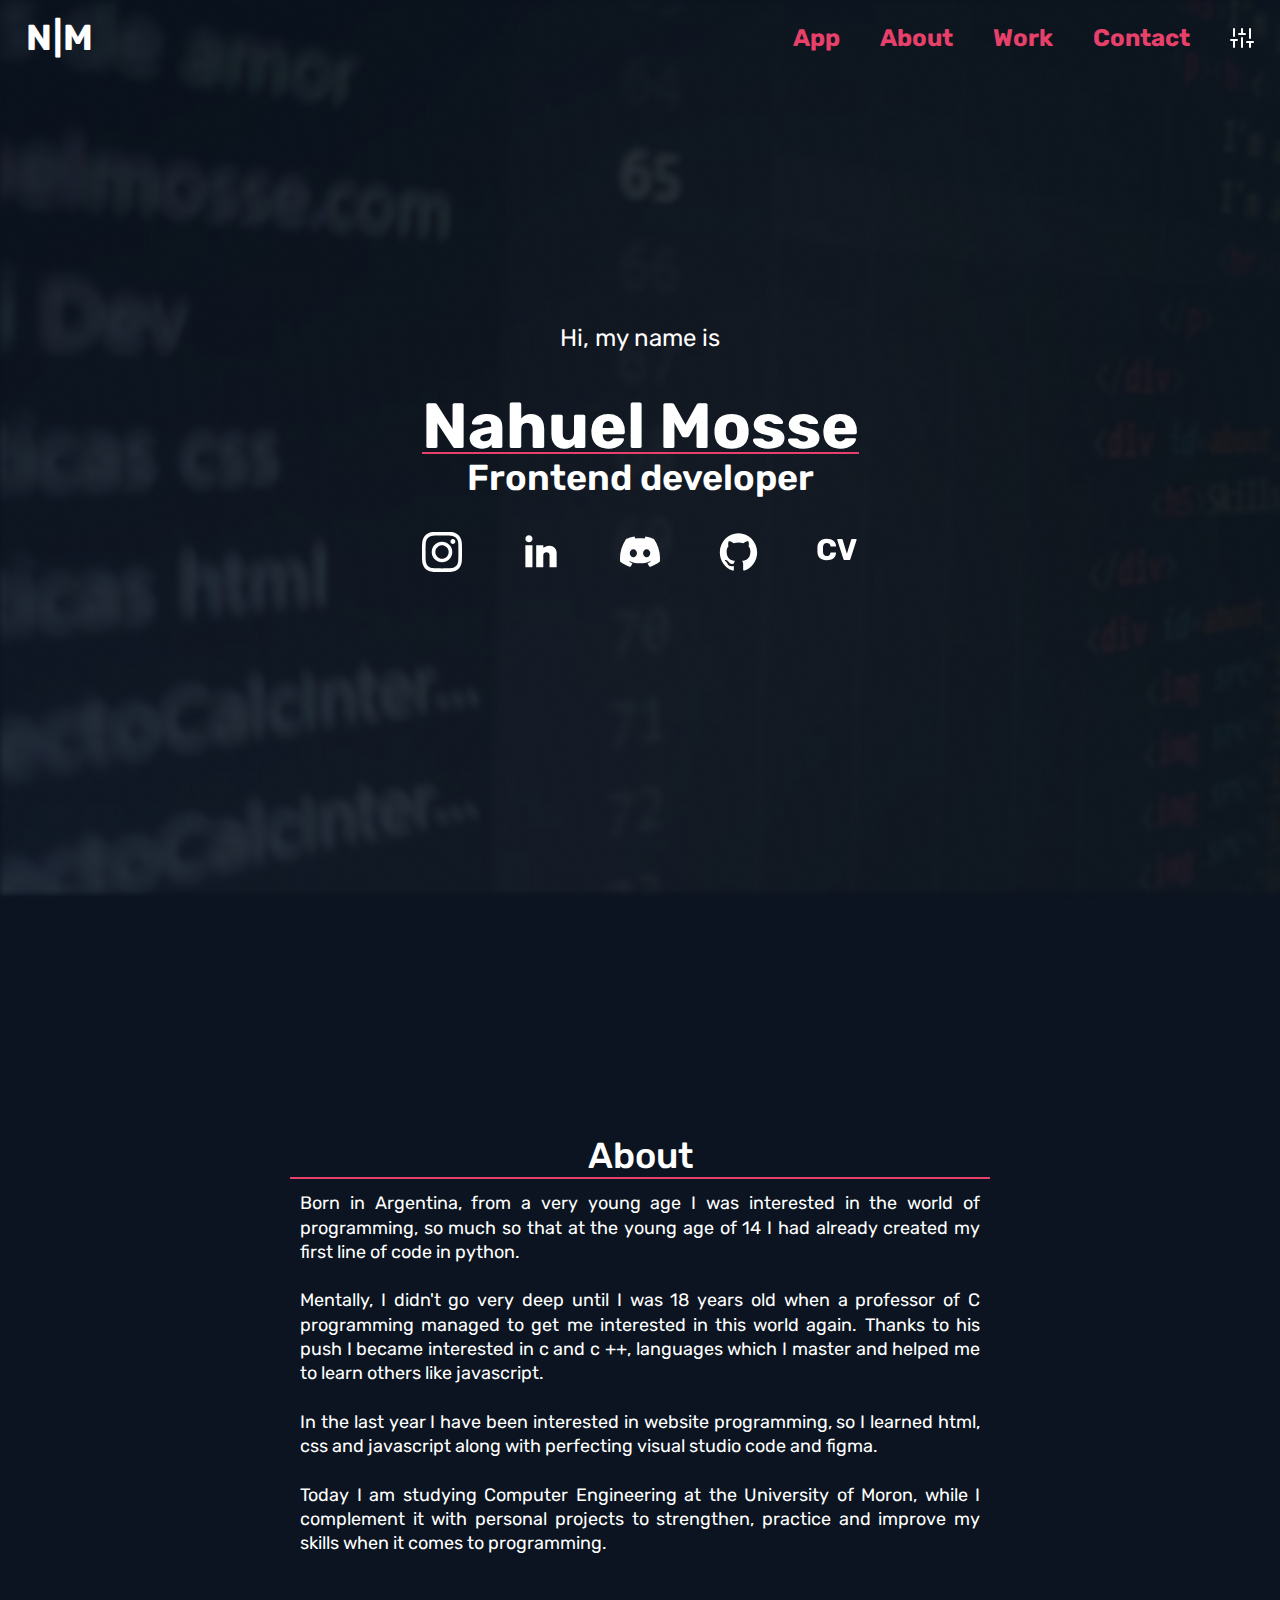
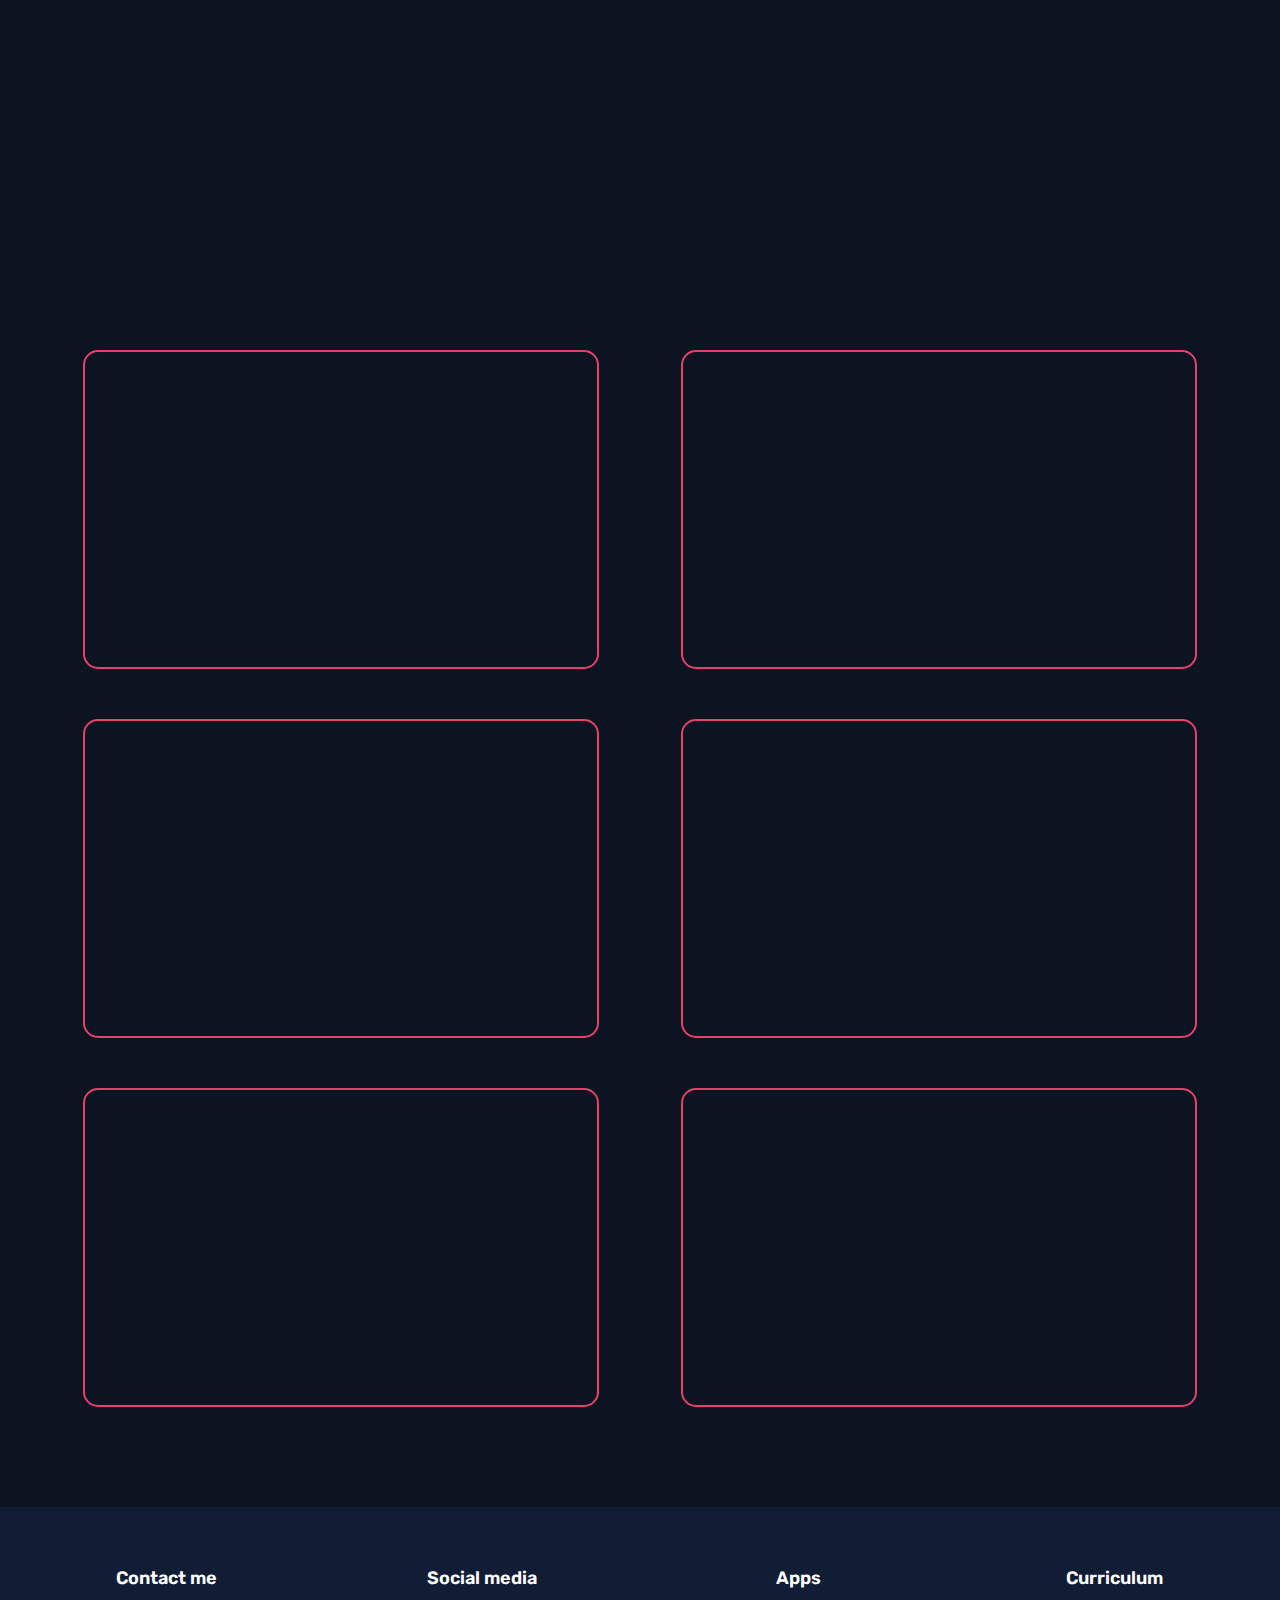
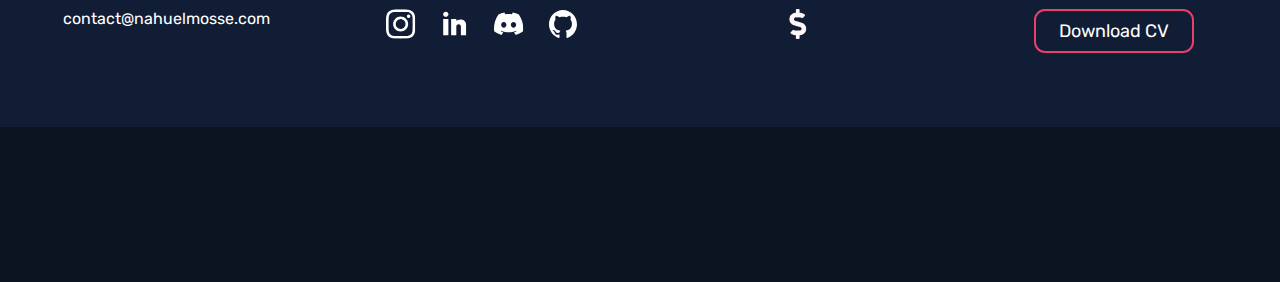
==== index.html @ 63e07045 "scroll bar" ====
<!DOCTYPE html>
<html lang="en">
<head>

    <!--Metadata-->
    <meta charset="UTF-8">
    <meta http-equiv="X-UA-Compatible" content="IE=edge">
    <meta name="viewport" content="width=device-width, initial-scale=1.0">
    <meta name="description" content="Nahuel Mosse website, portfolio web">

    <!--Fonts-->
    <link rel="preconnect" href="https://fonts.googleapis.com">
    <link rel="preconnect" href="https://fonts.gstatic.com" crossorigin>
    <link href="https://fonts.googleapis.com/css2?family=Rubik:wght@400;500;600;700&display=swap" rel="stylesheet">

    <!--Basics-->
    <title>Nahuel Mosse</title>
    <link rel="icon" href="img/favicon.svg">
    <link rel="stylesheet" type="text/css" href="style.css">
    <script defer src="main.js"></script>
</head>
<body>
    <header class="container-fluid">
        <a id="logo" href="home"><b>N|M</b></a>
        <nav>
            <button class="nav-item" id="menu">
                <img src="img/Menu.svg" alt="menu">
            </button>
            <b><p class="nav-item">App</p></b>
            <b><a class="nav-item" href="#about">About</a></b>
            <b><a class="nav-item" href="#work">Work</a></b>
            <b><a class="nav-item" href="#contact">Contact</a></b>
            <button class="nav-item" id="settings">
                <img src="img/Settings.svg" alt="settings">
            </button>
        </nav>
    </header>
    <main>
        <section id="home" class="page">
            <div id="home-border">
                <article id="home-card">
                    <h3>Hi, my name is</h3>
                    <h1>Nahuel Mosse</h1>
                    <h2>Frontend developer</h2>
                    <section id="home-contact">
                        <a href="" target="_blank">
                            <img src="img/Instagram.svg" alt="">
                        </a>
                        <a href="" target="_blank">
                            <img src="img/Linkedin.svg" alt="">
                        </a>
                        <a href="" target="_blank">
                            <img src="img/Discord.svg" alt="">
                        </a>
                        <a href="" target="_blank">
                            <img src="img/GitHub.svg" alt="">
                        </a>
                        <a href="" target="_blank">
                            <img src="img/CV.svg" alt="">
                        </a>
                    </section>
                </article>
            </div>
        </section>
        <section id="about">
            <div id="about-card">
                <h2>About</h2>
                <p>Born in Argentina, from a very young age I was interested in the world of programming, so much so that at the young age of 14 I had already created my first line of code in python.
                <br><br>
                Mentally, I didn't go very deep until I was 18 years old when a professor of C programming managed to get me interested in this world again. Thanks to his push I became interested in c and c ++, languages which I master and helped me to learn others like javascript.
                <br><br>
                In the last year I have been interested in website programming, so I learned html, css and javascript along with perfecting visual studio code and figma.
                <br><br>
                Today I am studying Computer Engineering at the University of Moron, while I complement it with personal projects to strengthen, practice and improve my skills when it comes to programming.</p>
            </div>
        </section>
        <section id="work">
            <section>
                <iframe src="https://nahuelmosse.github.io/Calculadora-de-interes-compuesto/" frameborder="0"></iframe>
            </section>
            <section>
                <iframe src="https://nahuelmosse.github.io/Tutorial-de-Git/" frameborder="0"></iframe>
            </section>
            <section>
                <iframe src="https://nahuelmosse.github.io/Key-shop/" frameborder="0"></iframe>
            </section>
            <section>
                <iframe src="https://nahuelmosse.github.io/Landing-page-freecodecamp/" frameborder="0"></iframe>
            </section>
            <section>
                <iframe src="https://nahuelmosse.github.io/Lazos-de-amor/" frameborder="0"></iframe>
            </section>
            <section>
                <iframe src="https://nahuelmosse.github.io/Nawi-Dev/" frameborder="0"></iframe>
            </section>
        </section>
        <footer id="contact">
            <div>
                <section class="contact-card">
                    <h5>Contact me</h5>
                    <p>contact@nahuelmosse.com</p>
                </section>
                <section class="contact-card">
                    <h5>Social media</h5>
                    <a href="">
                        <img src="img/Instagram.svg" alt="">
                    </a>
                    <a href="">
                        <img src="img/Linkedin.svg" alt="">
                    </a>
                    <a href="">
                        <img src="img/Discord.svg" alt="">
                    </a>
                    <a href="">
                        <img src="img/GitHub.svg" alt="">
                    </a>
                </section>
                <section class="contact-card">
                    <h5>Apps</h5>
                    <a href="">
                        <img src="img/Calculadora_de_interes_compuesto.png" alt="">
                    </a>
                </section>
                <section class="contact-card">
                    <h5>Curriculum</h5>
                    <button>Download CV</button>
                </section>
            </div>
        </footer>
    </main>
</body>
</html>
---- style.css ----
/* General */

:root {
    --main-color: #0B1420;
    --secondary-color: #E7406A;
    --main-color-light: #111D35;
    --text-color: white;
    overflow-x: hidden;
}

* {
    margin: 0;
    padding: 0;
    font-family: 'Rubik', sans-serif;
    color: var(--text-color);
}

html, body,  main {
    width: 100%;
    height: 100%;
    background-image: url(img/Background.png);
    background-color: var(--main-color);
    background-attachment: fixed;
    background-size: cover;
}

a {
    text-decoration: none;
}

.page {
    height: 100%;
    width: 100%;
    display: flex;
    justify-content: center;
    align-items: center;
}

/*Scroll bar*/
::-webkit-scrollbar {
    background-color: rgb(17, 29, 53);
    width: 8px;
}

::-webkit-scrollbar-button  {
    display: none;
}

::-webkit-scrollbar-thumb {
    background-color: transparent;
    box-shadow: inset 0 0 10px 10px rgb(99, 98, 98, 0.7);
    border: solid 2px transparent;
    border-radius: 20px;
    width: 5px;
}

/* Header */

header {
    display: flex;
    justify-content: space-between;
    align-items: center;
    position: absolute;
    width: calc(100% - 4%);
    padding: 16px 2%;
}

#logo {
    font-size: 36px;
}

/* Nav-Header */

nav {
    display: flex;
    align-items: center;
}

nav p {
    cursor: hand;
    cursor: pointer;
}

.nav-item {
    display: none;
    font-size: 24px;
    margin-left: 40px;
    color: var(--secondary-color);
}

button[class="nav-item"] {
    background: none;
    border: none;
    height: 24px;
    width: 24px;
    padding: 0;
}

button:hover {
    cursor: hand;
    cursor: pointer;
}

#menu {
    display: inline;
}

@media only screen and (min-width: 700px) {
    .nav-item {
        display: inline;
    }

    #menu {
        display: none;
    }
}

/* Home page */

#home-card {
    width: auto;
    height: auto;
    border-style: none;
}

#home-card h3 {
    font-size: 1.5rem;
    height: 1.5rem;
    font-weight: 400;
    text-align: center;
    margin-bottom: 40px;
}

#home-card h1 {
    font-size: 3rem;
    height: 3rem;
    font-weight: bold;
    text-align: center;
    border-style: solid;
    border-top: none;
    border-left: none;
    border-right: none;
    border-width: 2px;
    border-color: var(--secondary-color);
    margin-bottom: 2px;
}

#home-card h2 {
    font-size: 1.5rem;
    height: 1.5rem;
    font-weight: 600;
    text-align: center;
    margin-bottom: 40px;
}

#home-contact {
    display: flex;
    justify-content: space-between;
    width: 100%;
}

@media only screen and (min-width: 600px) {  
    #home-card h1 {
        font-size: 4rem;
        height: 4rem;
    }
    
    #home-card h2 {
        font-size: 2.25rem;
        height: 2.25rem;
    }
}

/* About page */

#about {
    display: flex;
    justify-content: center;
    align-items: center;
    min-height: 100%;
}

#about-card {
    max-width: 700px;
    margin: 0 3%;
}

#about-card p {
    font-size: 18px;
    line-height: 24.3px;
    font-weight: 400;
}

#about-card h2 {
    text-align: center;
    font-size: 2.25rem;
    font-weight: 500;
    border-style: solid;
    border-top: none;
    border-left: none;
    border-right: none;
    border-width: 2px;
    border-color: var(--secondary-color);
    margin-bottom: 2px;
}

#about-card p {
    padding: 10px;
    text-align: justify;
}

/* Work */

#work {
    display: flex;
    justify-content: space-evenly;
    flex-wrap: wrap;
    margin: 0 auto;
    padding: 100px 0;
    max-width: 1400px;
    min-height: 100%;
}

#work section {
    width: 60%;
    height: 60vh;
    max-width: calc(560px * 9 / 16);
    max-height: none;
    margin-top: 100px;
    border-style: solid;
    border-width: 2px;
    border-radius: 15px;
    border-color: var(--secondary-color);
}

#work section:hover {
    transform: scale(1.01);
    box-shadow: 0px 4px 25px 5px rgba(0, 0, 0, 0.5);
}

#work section iframe {
    width: 250%;
    height: 250%;
    border-radius: 33px;
    transform: scale(0.4) translateX(-75%) translateY(-75%);
}

@media only screen and (min-width: 1000px) {
    #work section {
        width: 40%;
        height: 40vh;
        max-width: none;
        max-height: calc(560px * 9 / 16);
        margin-top: 50px;
    }
}

/* Footer */

footer {
    width: 100%;
    height: auto;
    background-color: var(--main-color-light);
}

footer div {
    display: flex;
    justify-content: space-evenly;
    flex-wrap: wrap;
    padding: 60px 0;
}

.contact-card {
    width: 300px;
    height: 100px;
    text-align: center;
}

.contact-card h5 {
    margin-bottom: 20px;
    font-size: 18px;
    font-weight: 600;
}

.contact-card a {
    margin: 0 10px;
}

.contact-card a img {
    width: 30px;
    height: 30px;
}

.contact-card button {
    width: 160px;
    height: 44px;
    font-size: 18px;
    background-color: transparent;
    border-style: solid;
    border-width: 2px;
    border-radius: 11px;
    border-color: var(--secondary-color);
}
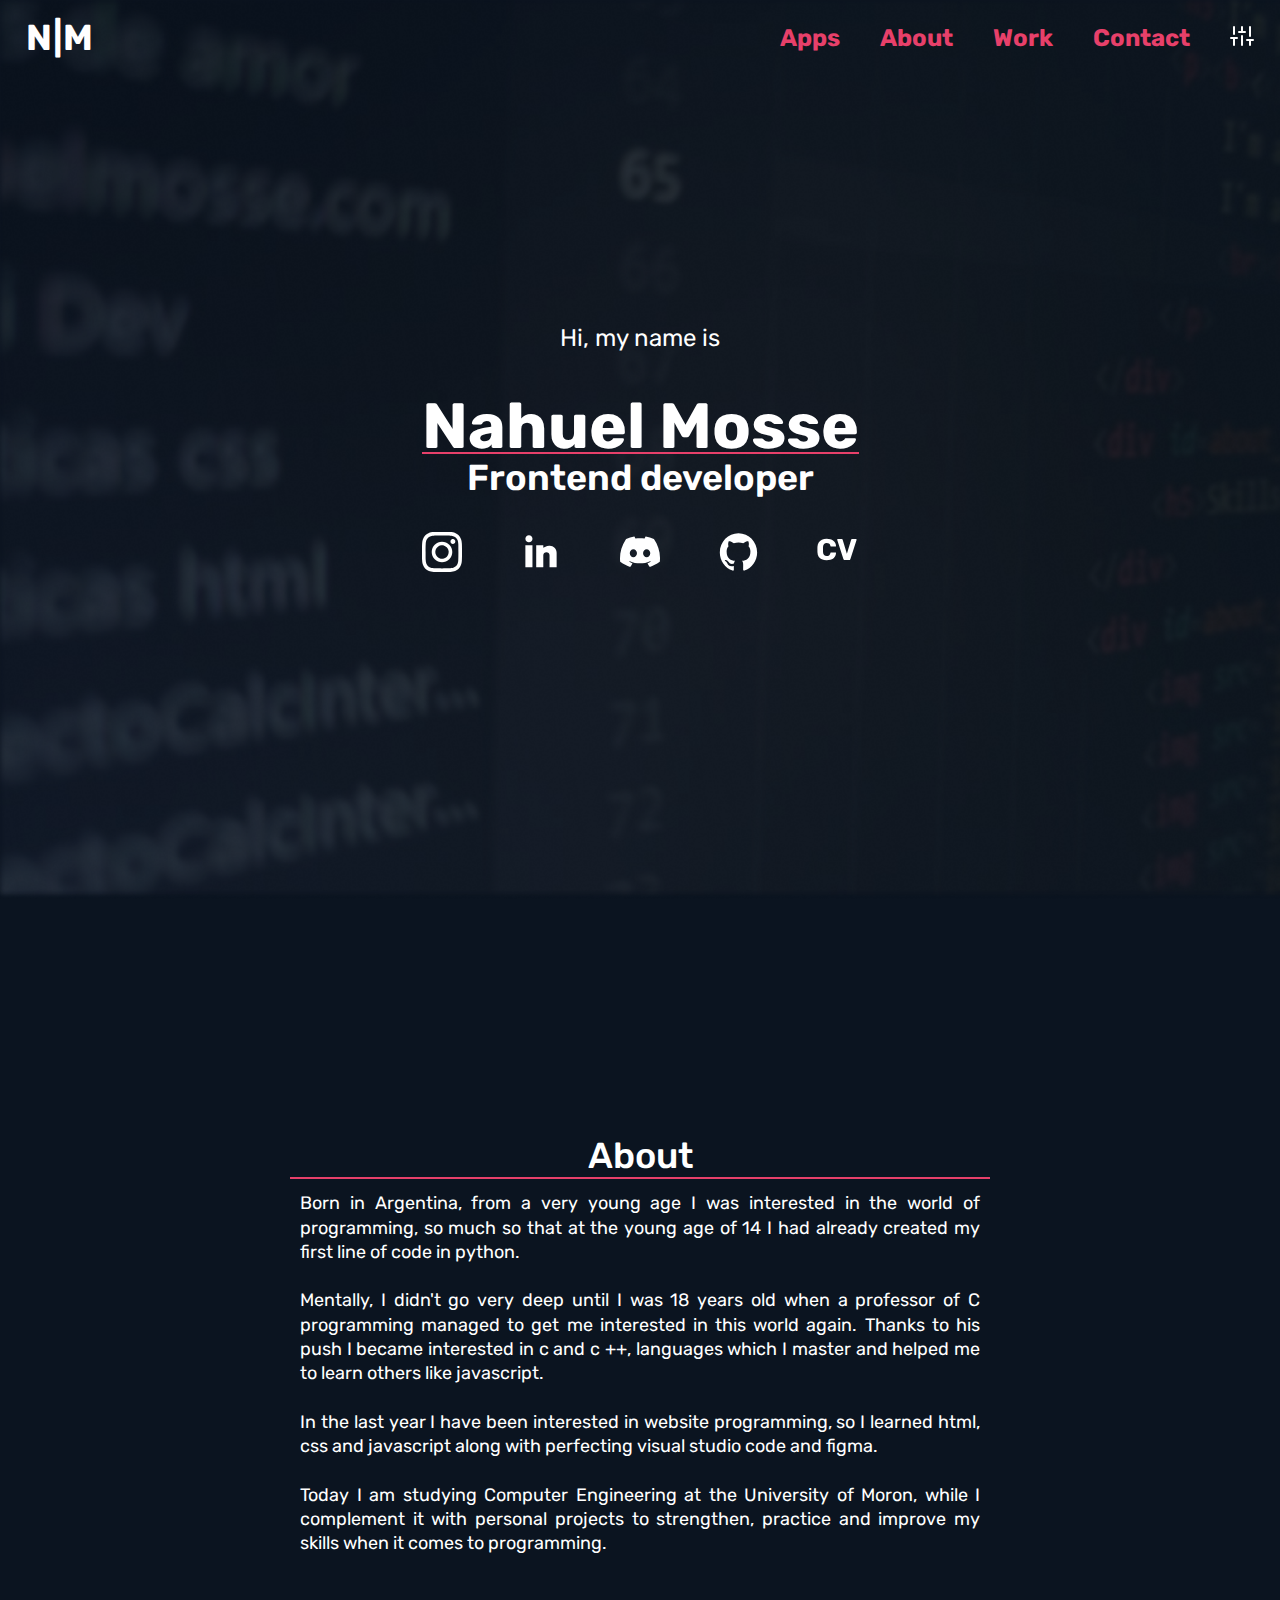
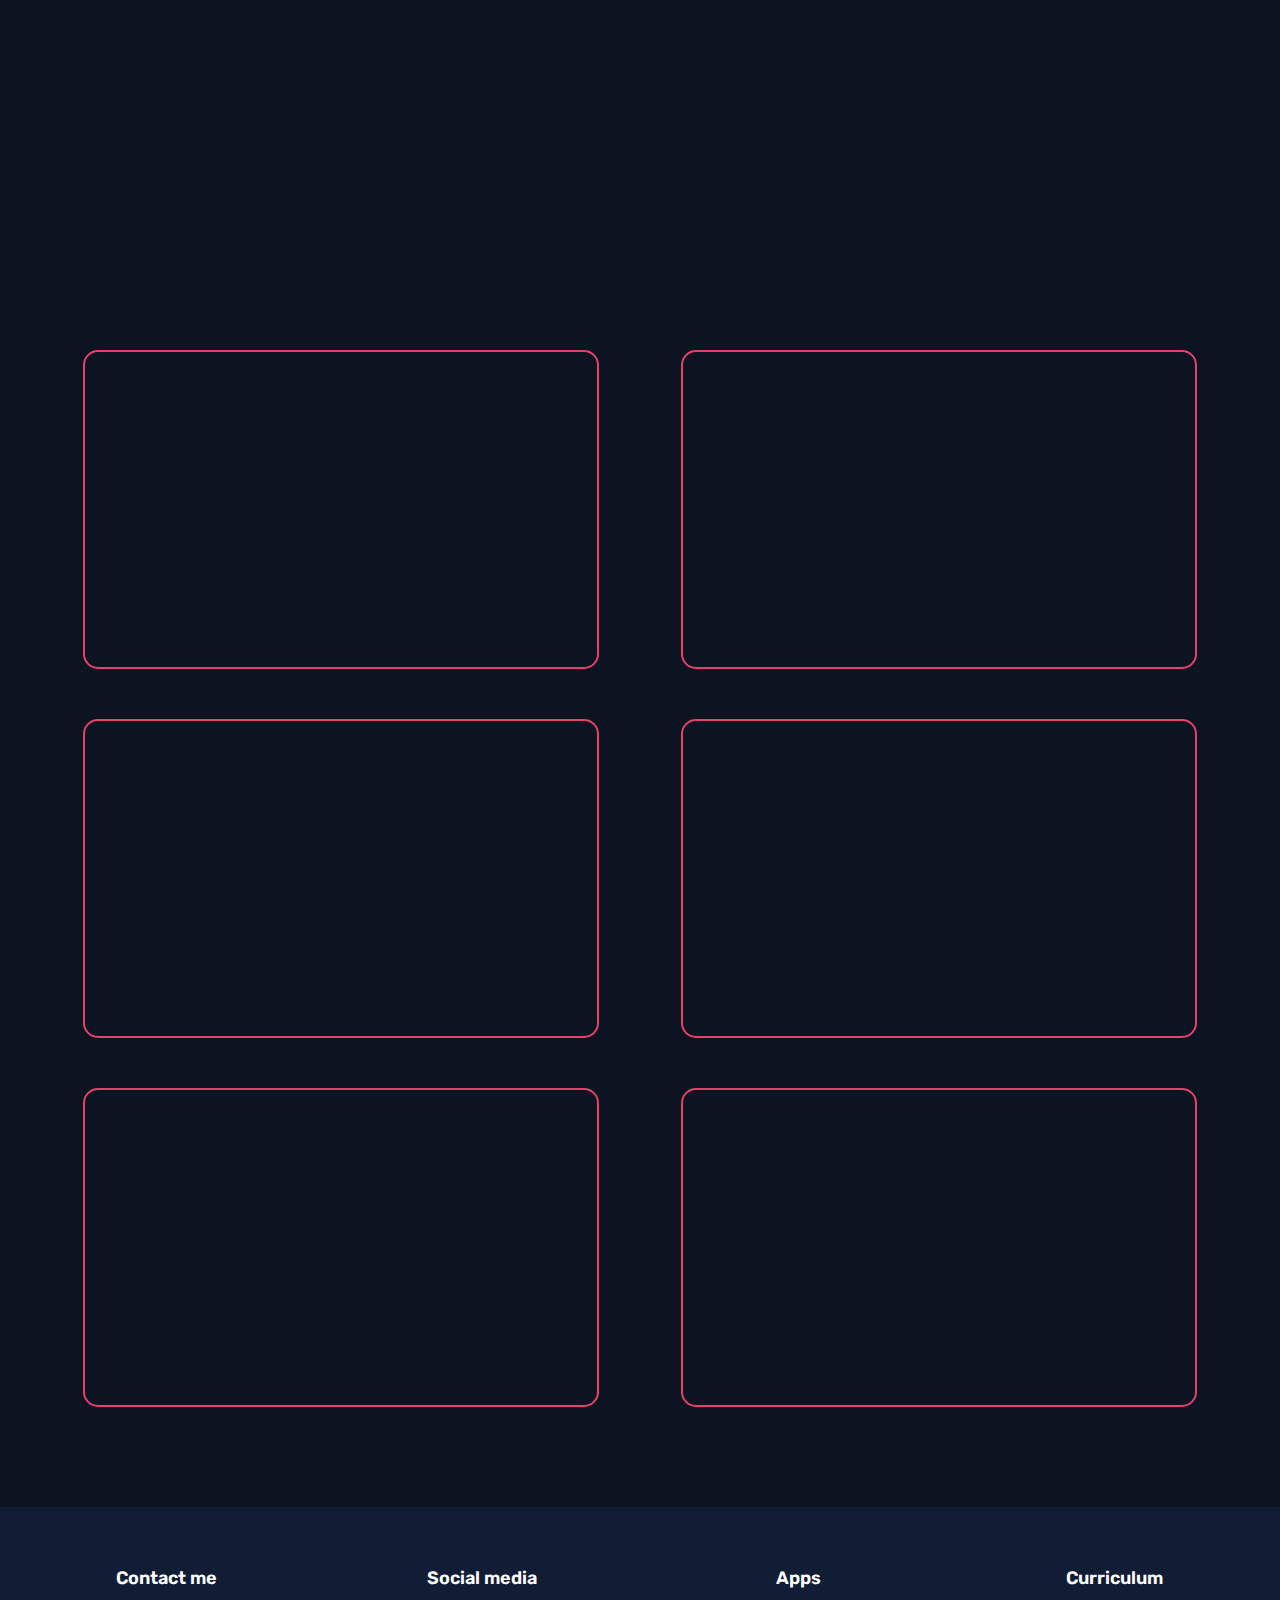
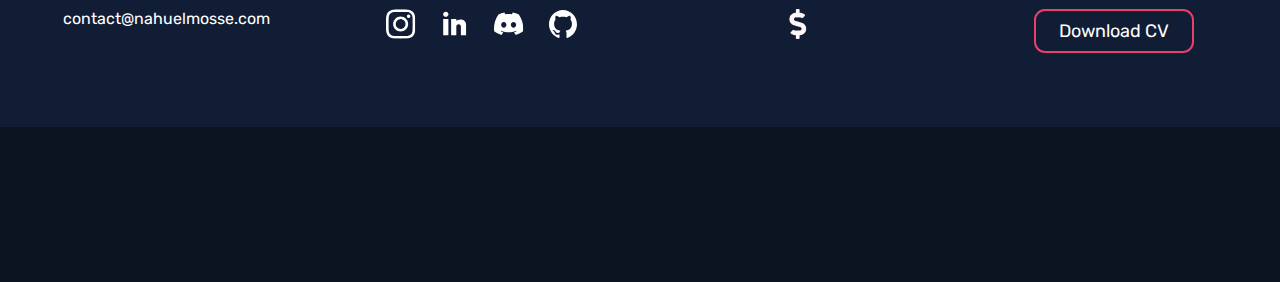
==== commit 2a8dfedb: "settings dropdown & apps dropdown" ====
--- a/index.html
+++ b/index.html
@@ -21,18 +21,46 @@
 </head>
 <body>
     <header class="container-fluid">
-        <a id="logo" href="home"><b>N|M</b></a>
+        <a id="logo" href="#home"><b>N|M</b></a>
         <nav>
-            <button class="nav-item" id="menu">
-                <img src="img/Menu.svg" alt="menu">
-            </button>
-            <b><p class="nav-item">App</p></b>
-            <b><a class="nav-item" href="#about">About</a></b>
-            <b><a class="nav-item" href="#work">Work</a></b>
-            <b><a class="nav-item" href="#contact">Contact</a></b>
-            <button class="nav-item" id="settings">
-                <img src="img/Settings.svg" alt="settings">
-            </button>
+            <ul>
+                <li>
+                    <img id="menu" class="nav-item" src="img/Menu.svg" alt="menu">
+                </li>
+                <li id="apps">
+                    <b><p class="nav-item">Apps</p></b>
+                    <ul>
+                        <li>
+                            <a href="https://nahuelmosse.github.io/Calculadora-de-interes-compuesto/">
+                                <img src="img/Calculadora_de_interes_compuesto.png" alt="compound interest calculator">
+                                Compound interest calculator
+                            </a>
+                        </li>
+                    </ul>
+                </li>
+                <li>
+                    <b><a class="nav-item" href="#about">About</a></b>
+                </li>
+                <li>
+                    <b><a class="nav-item" href="#work">Work</a></b>
+                </li>
+                <li>
+                    <b><a class="nav-item" href="#contact">Contact</a></b>
+                </li>
+                <li id="settings">
+                    <img class="nav-item" src="img/Settings.svg" alt="settings">
+                    <ul>
+                        <li>
+                            <img src="img/Language.svg" alt="languages">
+                            Language: English
+                        </li>
+                        <li>
+                            <img src="img/Moon.svg" alt="aspect">
+                            Aspect: dark
+                        </li>
+                    </ul>
+                </li>
+            </ul>
         </nav>
     </header>
     <main>
@@ -43,20 +71,20 @@
                     <h1>Nahuel Mosse</h1>
                     <h2>Frontend developer</h2>
                     <section id="home-contact">
-                        <a href="" target="_blank">
-                            <img src="img/Instagram.svg" alt="">
+                        <a title="Instagram" href="" target="_blank">
+                            <img src="img/Instagram.svg" alt="Instagram">
                         </a>
-                        <a href="" target="_blank">
-                            <img src="img/Linkedin.svg" alt="">
+                        <a title="Linkedin" href="" target="_blank">
+                            <img src="img/Linkedin.svg" alt="Linkedin">
                         </a>
-                        <a href="" target="_blank">
-                            <img src="img/Discord.svg" alt="">
+                        <a title="Discord" href="" target="_blank">
+                            <img src="img/Discord.svg" alt="Discord">
                         </a>
-                        <a href="" target="_blank">
-                            <img src="img/GitHub.svg" alt="">
+                        <a title="GitHub" href="" target="_blank">
+                            <img src="img/GitHub.svg" alt="GitHub">
                         </a>
-                        <a href="" target="_blank">
-                            <img src="img/CV.svg" alt="">
+                        <a title="download CV" href="" target="_blank">
+                            <img src="img/CV.svg" alt="CV">
                         </a>
                     </section>
                 </article>
@@ -102,23 +130,23 @@
                 </section>
                 <section class="contact-card">
                     <h5>Social media</h5>
-                    <a href="">
-                        <img src="img/Instagram.svg" alt="">
+                    <a title="Instagram" href="">
+                        <img src="img/Instagram.svg" alt="Instagram">
                     </a>
-                    <a href="">
-                        <img src="img/Linkedin.svg" alt="">
+                    <a title="Linkedin" href="">
+                        <img src="img/Linkedin.svg" alt="Linkedin">
                     </a>
-                    <a href="">
-                        <img src="img/Discord.svg" alt="">
+                    <a title="Discord" href="">
+                        <img src="img/Discord.svg" alt="Discord">
                     </a>
-                    <a href="">
-                        <img src="img/GitHub.svg" alt="">
+                    <a title="GitHub" href="">
+                        <img src="img/GitHub.svg" alt="GitHub">
                     </a>
                 </section>
                 <section class="contact-card">
                     <h5>Apps</h5>
-                    <a href="">
-                        <img src="img/Calculadora_de_interes_compuesto.png" alt="">
+                    <a title="Compound interest calculator" href="https://nahuelmosse.github.io/Calculadora-de-interes-compuesto/">
+                        <img src="img/Calculadora_de_interes_compuesto.png" alt="Compound interest calculator">
                     </a>
                 </section>
                 <section class="contact-card">
--- a/style.css
+++ b/style.css
@@ -76,9 +76,64 @@
     align-items: center;
 }
 
-nav p {
-    cursor: hand;
-    cursor: pointer;
+nav ul {
+    display: flex;
+}
+
+nav ul li {
+    list-style: none;
+}
+
+#apps ul {
+    display: none;
+    flex-direction: column;
+    position: absolute;
+    transform: translateX(35px);
+    border-radius: 5px;
+    border-style: solid;
+    border-width: 2px;
+    border-color: var(--secondary-color);
+    background-color: var(--main-color-light);
+}
+
+#apps:hover ul {
+    display: flex;
+}
+
+#apps ul li a {
+    display: flex;
+    align-items: center;
+    padding: 10px;
+}
+
+#apps ul li img {
+    height: 24px;
+}
+
+#settings ul {
+    display: none;
+    flex-direction: column;
+    position: absolute;
+    right: 0;
+    border-radius: 5px;
+    border-style: solid;
+    border-width: 2px;
+    border-color: var(--secondary-color);
+    background-color: var(--main-color-light);
+}
+
+#settings:hover ul {
+    display: flex;
+}
+
+#settings ul li {
+    display: flex;
+    align-items: center;
+    padding: 10px;
+}
+
+#settings ul li img {
+    margin-right: 5px;
 }
 
 .nav-item {
@@ -88,15 +143,7 @@
     color: var(--secondary-color);
 }
 
-button[class="nav-item"] {
-    background: none;
-    border: none;
-    height: 24px;
-    width: 24px;
-    padding: 0;
-}
-
-button:hover {
+.nav-item:hover {
     cursor: hand;
     cursor: pointer;
 }
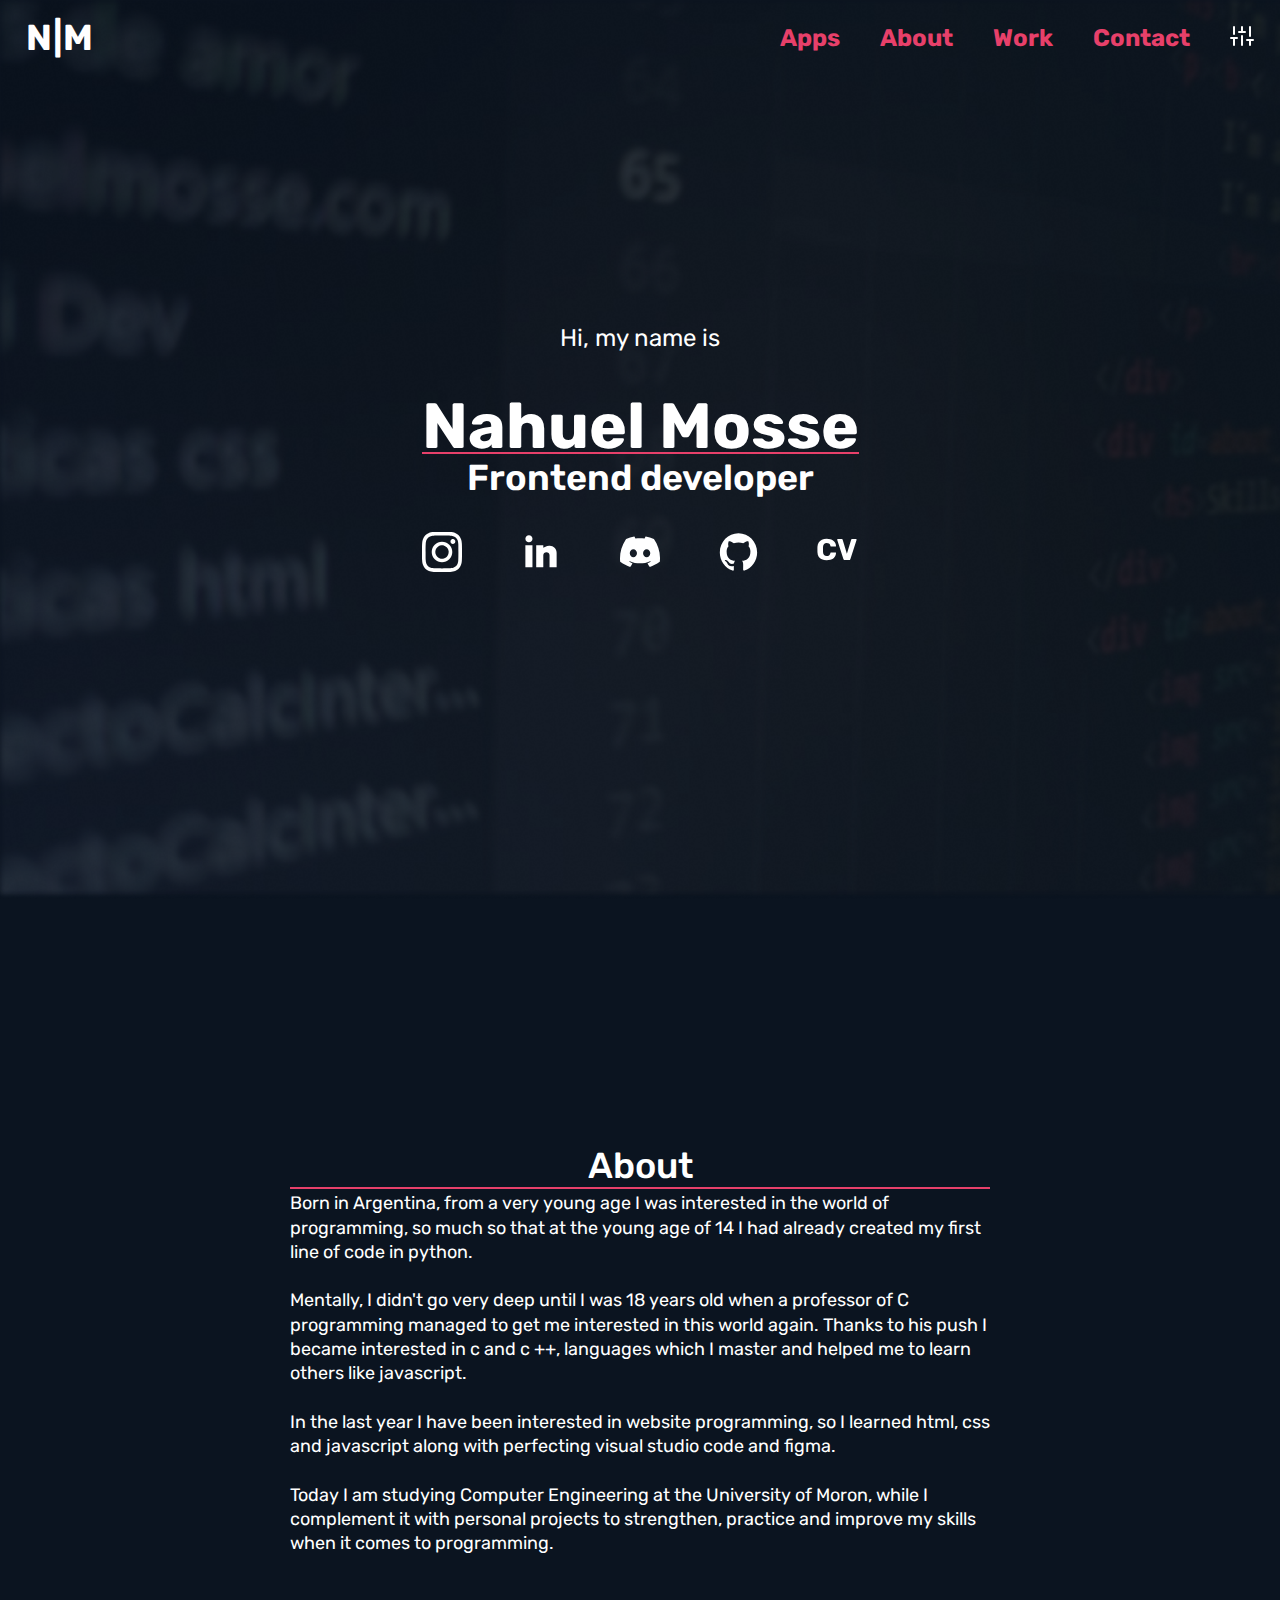
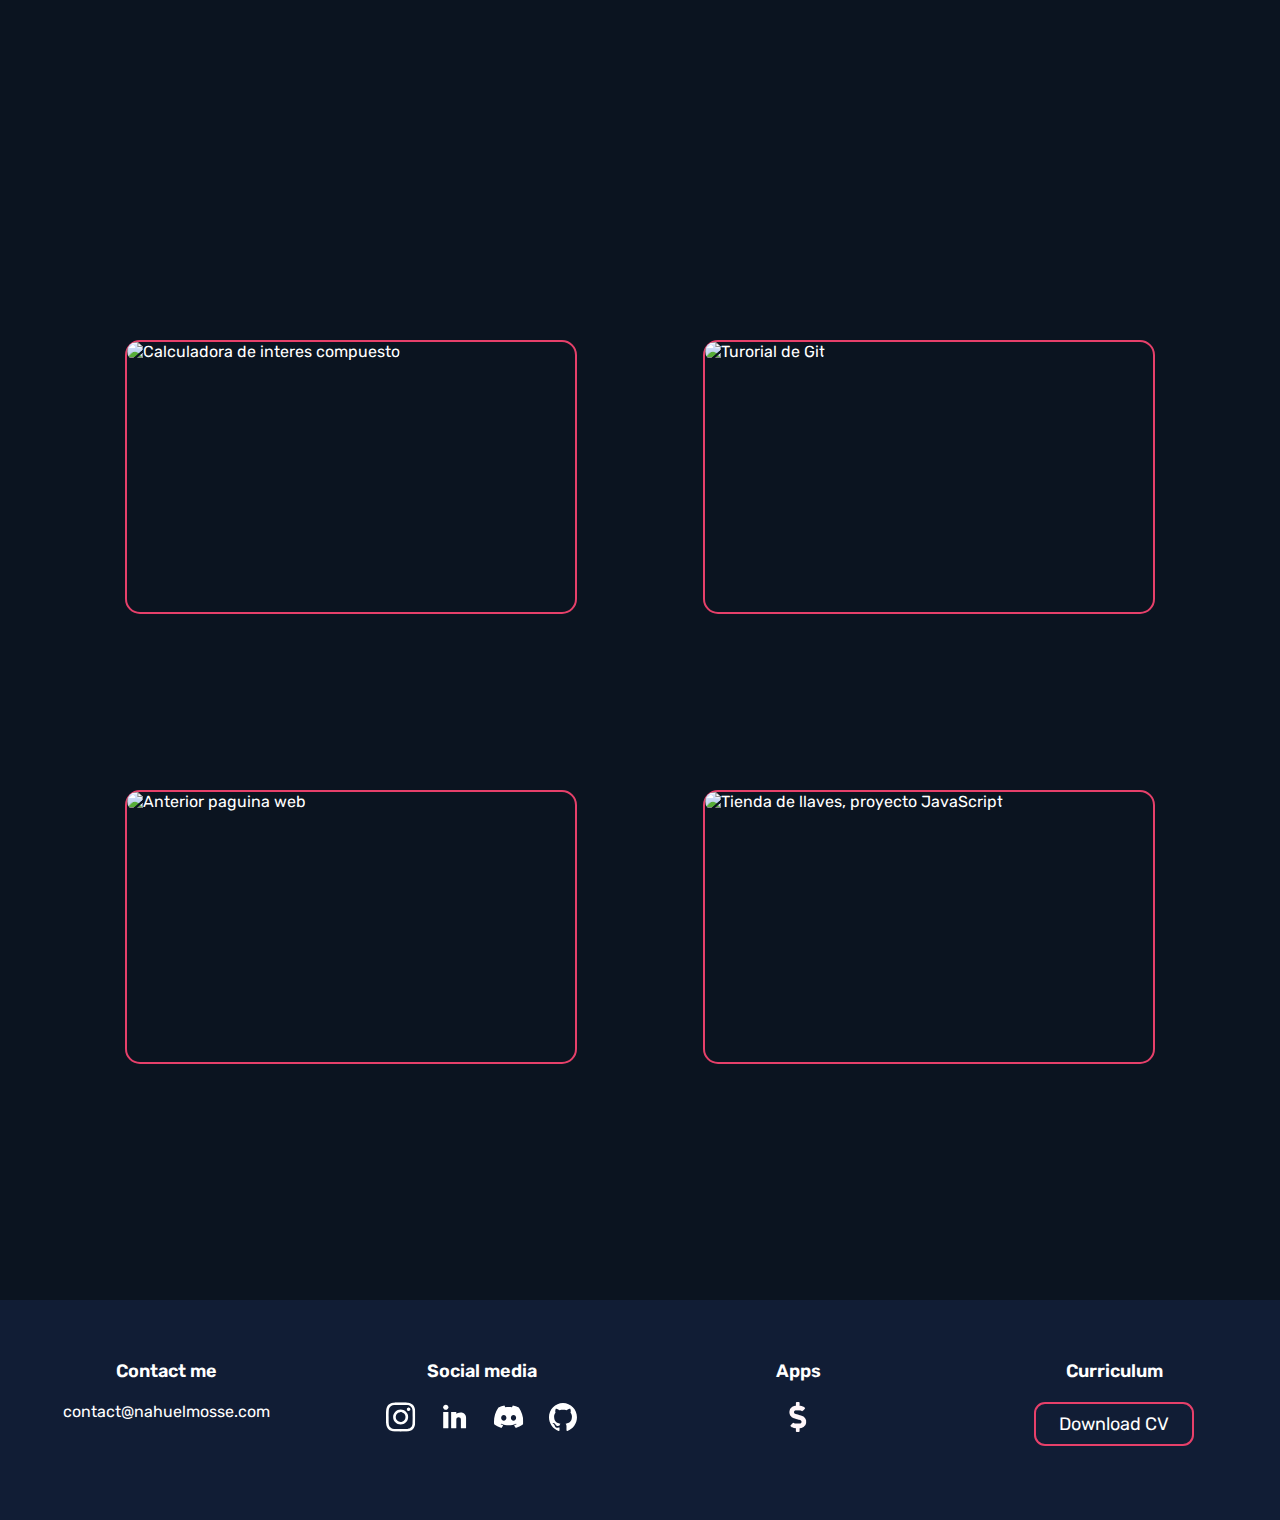
==== commit 822d5a26: "Mejora de rendimiento en Work" ====
--- a/index.html
+++ b/index.html
@@ -24,8 +24,8 @@
         <a id="logo" href="#home"><b>N|M</b></a>
         <nav>
             <ul>
-                <li>
-                    <img id="menu" class="nav-item" src="img/Menu.svg" alt="menu">
+                <li  id="menu">
+                    <img class="nav-item" src="img/Menu.svg" alt="menu">
                 </li>
                 <li id="apps">
                     <b><p class="nav-item">Apps</p></b>
@@ -61,6 +61,41 @@
                     </ul>
                 </li>
             </ul>
+            <div id="menu-dropdown" style="display: none;">
+                <ul>
+                    <li id="menu-cross">
+                        <img src="img/Cross.svg" alt="cross">
+                    </li>
+                    <li id="apps-movile">
+                        <p>Apps</p>
+                        <ul>
+                            <li>
+                                <a href="https://nahuelmosse.github.io/Calculadora-de-interes-compuesto/">
+                                    <img src="img/Calculadora_de_interes_compuesto.png" alt="compound interest calculator">
+                                    Compound interest calculator
+                                </a>
+                            </li>
+                        </ul>
+                    </li>
+                    <li>
+                        <a href="#about">About</a>
+                    </li>
+                    <li>
+                        <a href="#work">Work</a>
+                    </li>
+                    <li>
+                        <a href="#contact">Contact</a>
+                    </li>
+                    <li>
+                        <img src="img/Language.svg" alt="languages">
+                        Language: English
+                    </li>
+                    <li>
+                        <img src="img/Moon.svg" alt="aspect">
+                        Aspect: dark
+                    </li>
+                </ul>
+            </div>
         </nav>
     </header>
     <main>
@@ -71,16 +106,16 @@
                     <h1>Nahuel Mosse</h1>
                     <h2>Frontend developer</h2>
                     <section id="home-contact">
-                        <a title="Instagram" href="" target="_blank">
+                        <a title="Instagram" href="https://www.instagram.com/nahuelmosse/" target="_blank">
                             <img src="img/Instagram.svg" alt="Instagram">
                         </a>
-                        <a title="Linkedin" href="" target="_blank">
+                        <a title="Linkedin" href="https://www.linkedin.com/in/nahuelmosse/" target="_blank">
                             <img src="img/Linkedin.svg" alt="Linkedin">
                         </a>
-                        <a title="Discord" href="" target="_blank">
+                        <a title="Discord" href="https://discord.gg/FFDTpas8HG" target="_blank">
                             <img src="img/Discord.svg" alt="Discord">
                         </a>
-                        <a title="GitHub" href="" target="_blank">
+                        <a title="GitHub" href="https://github.com/NahuelMosse" target="_blank">
                             <img src="img/GitHub.svg" alt="GitHub">
                         </a>
                         <a title="download CV" href="" target="_blank">
@@ -104,22 +139,16 @@
         </section>
         <section id="work">
             <section>
-                <iframe src="https://nahuelmosse.github.io/Calculadora-de-interes-compuesto/" frameborder="0"></iframe>
+                <a href="https://nahuelmosse.github.io/Calculadora-de-interes-compuesto/" target="_blank"><img src="img/Work1.jpg" alt="Calculadora de interes compuesto"></a>
             </section>
             <section>
-                <iframe src="https://nahuelmosse.github.io/Tutorial-de-Git/" frameborder="0"></iframe>
+                <a href="https://nahuelmosse.github.io/Tutorial-de-Git/" target="_blank"><img src="img/Work2.jpg" alt="Turorial de Git"></a>
             </section>
             <section>
-                <iframe src="https://nahuelmosse.github.io/Key-shop/" frameborder="0"></iframe>
+                <a href="https://nahuelmosse.github.io/Nawi-Dev/" target="_blank"><img src="img/Work3.jpg" alt="Anterior paguina web"></a>
             </section>
             <section>
-                <iframe src="https://nahuelmosse.github.io/Landing-page-freecodecamp/" frameborder="0"></iframe>
-            </section>
-            <section>
-                <iframe src="https://nahuelmosse.github.io/Lazos-de-amor/" frameborder="0"></iframe>
-            </section>
-            <section>
-                <iframe src="https://nahuelmosse.github.io/Nawi-Dev/" frameborder="0"></iframe>
+                <a href="https://nahuelmosse.github.io/Key-shop/" target="_blank"><img src="img/Work4.jpg" alt="Tienda de llaves, proyecto JavaScript"></a>
             </section>
         </section>
         <footer id="contact">
@@ -130,16 +159,16 @@
                 </section>
                 <section class="contact-card">
                     <h5>Social media</h5>
-                    <a title="Instagram" href="">
+                    <a title="Instagram" href="https://www.instagram.com/nahuelmosse/">
                         <img src="img/Instagram.svg" alt="Instagram">
                     </a>
-                    <a title="Linkedin" href="">
+                    <a title="Linkedin" href="https://www.linkedin.com/in/nahuelmosse/">
                         <img src="img/Linkedin.svg" alt="Linkedin">
                     </a>
-                    <a title="Discord" href="">
+                    <a title="Discord" href="https://discord.gg/FFDTpas8HG">
                         <img src="img/Discord.svg" alt="Discord">
                     </a>
-                    <a title="GitHub" href="">
+                    <a title="GitHub" href="https://github.com/NahuelMosse">
                         <img src="img/GitHub.svg" alt="GitHub">
                     </a>
                 </section>
--- a/style.css
+++ b/style.css
@@ -5,7 +5,6 @@
     --secondary-color: #E7406A;
     --main-color-light: #111D35;
     --text-color: white;
-    overflow-x: hidden;
 }
 
 * {
@@ -74,6 +73,7 @@
 nav {
     display: flex;
     align-items: center;
+    z-index: 1;
 }
 
 nav ul {
@@ -104,10 +104,6 @@
     display: flex;
     align-items: center;
     padding: 10px;
-}
-
-#apps ul li img {
-    height: 24px;
 }
 
 #settings ul {
@@ -143,12 +139,12 @@
     color: var(--secondary-color);
 }
 
-.nav-item:hover {
+nav li:hover {
     cursor: hand;
     cursor: pointer;
 }
 
-#menu {
+#menu img {
     display: inline;
 }
 
@@ -157,9 +153,58 @@
         display: inline;
     }
 
-    #menu {
+    #menu img {
         display: none;
     }
+}
+
+#menu-dropdown ul {
+    flex-direction: column;
+    position: absolute;
+    right: 0;
+    top: 0;
+    border-radius: 5px;
+    border-style: solid;
+    border-width: 2px;
+    border-color: var(--secondary-color);
+    background-color: var(--main-color-light);
+}
+
+#menu-dropdown ul li {
+    display: flex;
+    justify-content: center;
+    align-items: center;
+    padding: 20px;
+    font-size: 2rem;
+}
+
+#menu-dropdown ul li img {
+    height: 2rem;
+    margin-right: 10px;
+}
+
+#apps-movile ul {
+    display: none;
+    flex-direction: column;
+    position: absolute;
+    left: 0;
+    top: 80px;
+    border-radius: 5px;
+    border-style: solid;
+    border-width: 2px;
+    border-color: var(--secondary-color);
+    background-color: var(--main-color-light);
+}
+
+#apps-movile:hover ul {
+    display: flex;
+}
+
+#apps-movile ul li a {
+    display: flex;
+    align-items: center;
+    padding: 10px;
+    font-size: 1rem;
 }
 
 /* Home page */
@@ -251,11 +296,6 @@
     margin-bottom: 2px;
 }
 
-#about-card p {
-    padding: 10px;
-    text-align: justify;
-}
-
 /* Work */
 
 #work {
@@ -264,16 +304,15 @@
     flex-wrap: wrap;
     margin: 0 auto;
     padding: 100px 0;
-    max-width: 1400px;
+    max-width: 1600px;
     min-height: 100%;
 }
 
 #work section {
-    width: 60%;
-    height: 60vh;
-    max-width: calc(560px * 9 / 16);
-    max-height: none;
-    margin-top: 100px;
+    width: 70%;
+    height: 35vh;
+    min-width: 400px;
+    margin: 30px 0;
     border-style: solid;
     border-width: 2px;
     border-radius: 15px;
@@ -285,20 +324,25 @@
     box-shadow: 0px 4px 25px 5px rgba(0, 0, 0, 0.5);
 }
 
-#work section iframe {
-    width: 250%;
-    height: 250%;
-    border-radius: 33px;
-    transform: scale(0.4) translateX(-75%) translateY(-75%);
-}
-
-@media only screen and (min-width: 1000px) {
+#work section img {
+    width: 100%;
+    height: 100%;
+    border-radius: 13px;
+}
+
+@media only screen and (min-width: 800px) {
     #work section {
-        width: 40%;
-        height: 40vh;
-        max-width: none;
-        max-height: calc(560px * 9 / 16);
-        margin-top: 50px;
+        width: 35%;
+        height: 30vh;
+        margin: 40px 0;
+    }
+}
+
+@media only screen and (min-width: 1400px) {
+    #work section {
+        width: 35%;
+        height: 35vh;
+        margin: 50px 0;
     }
 }
 
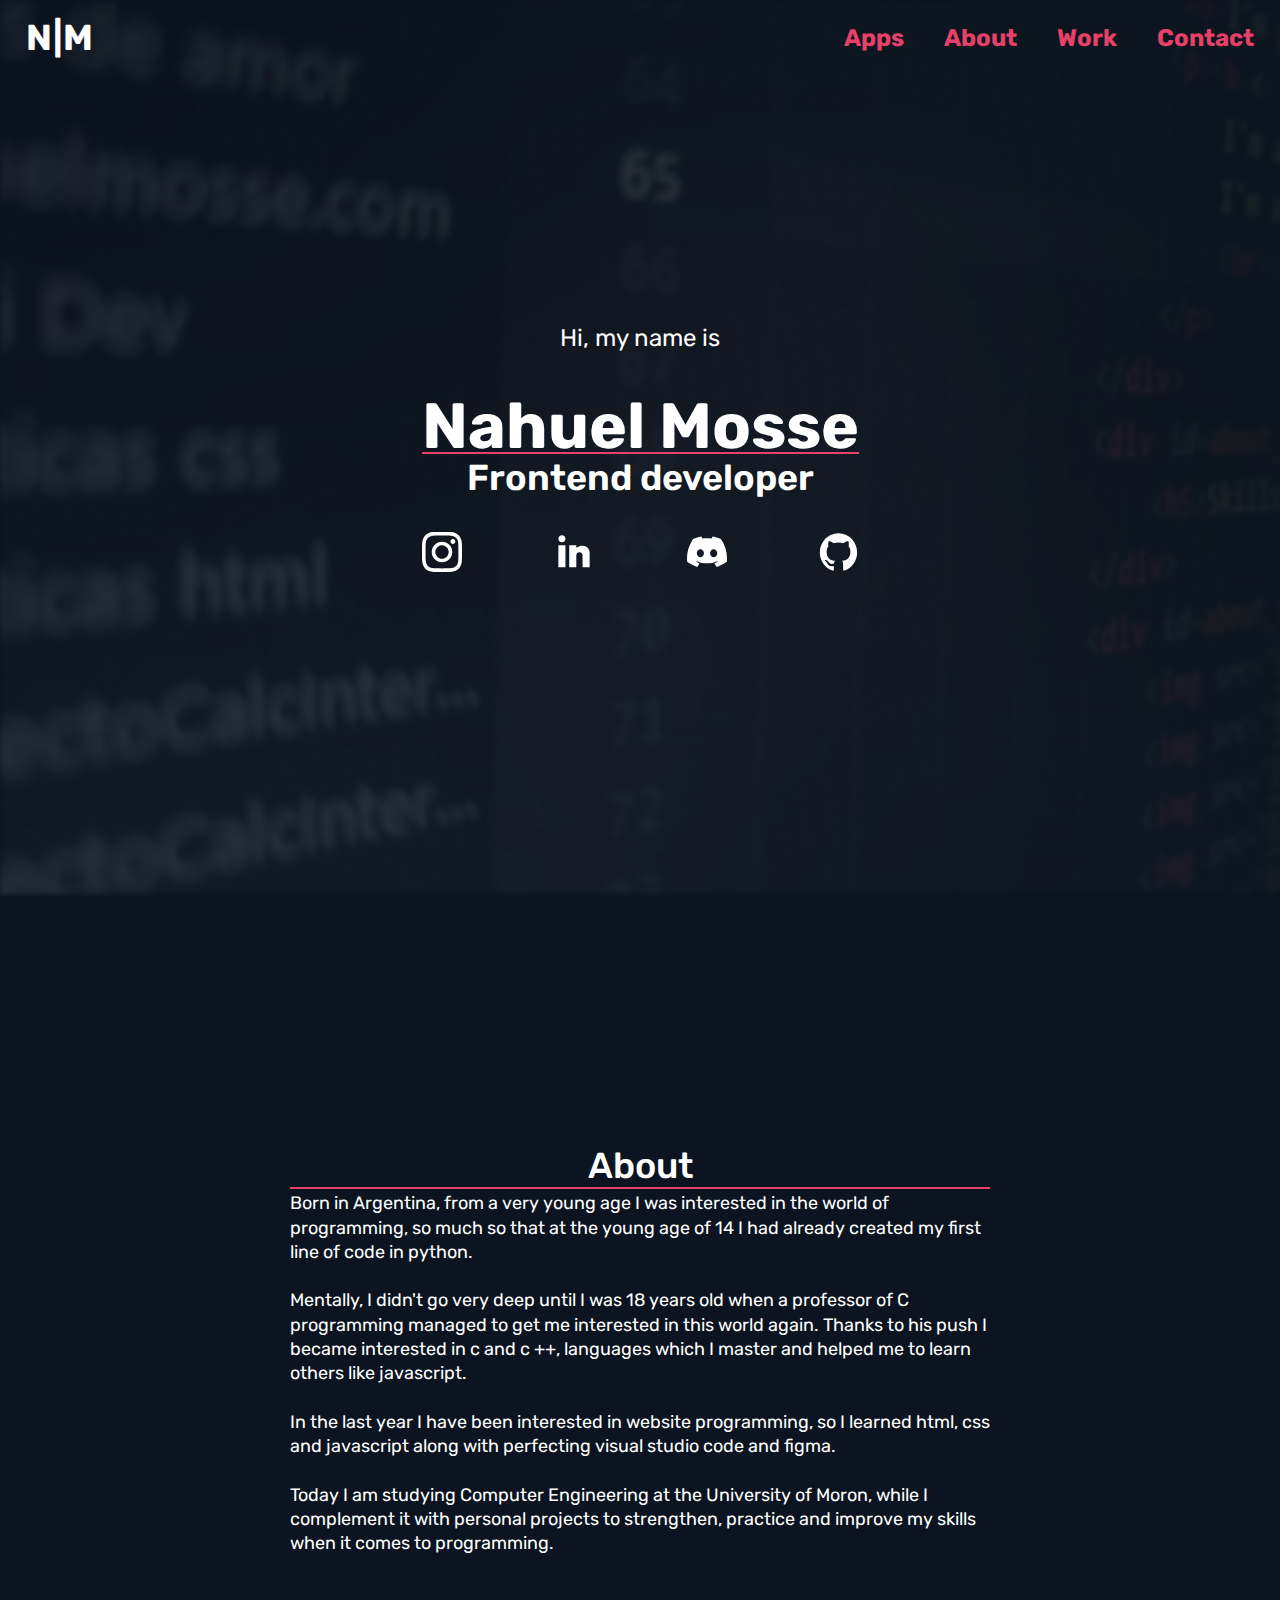
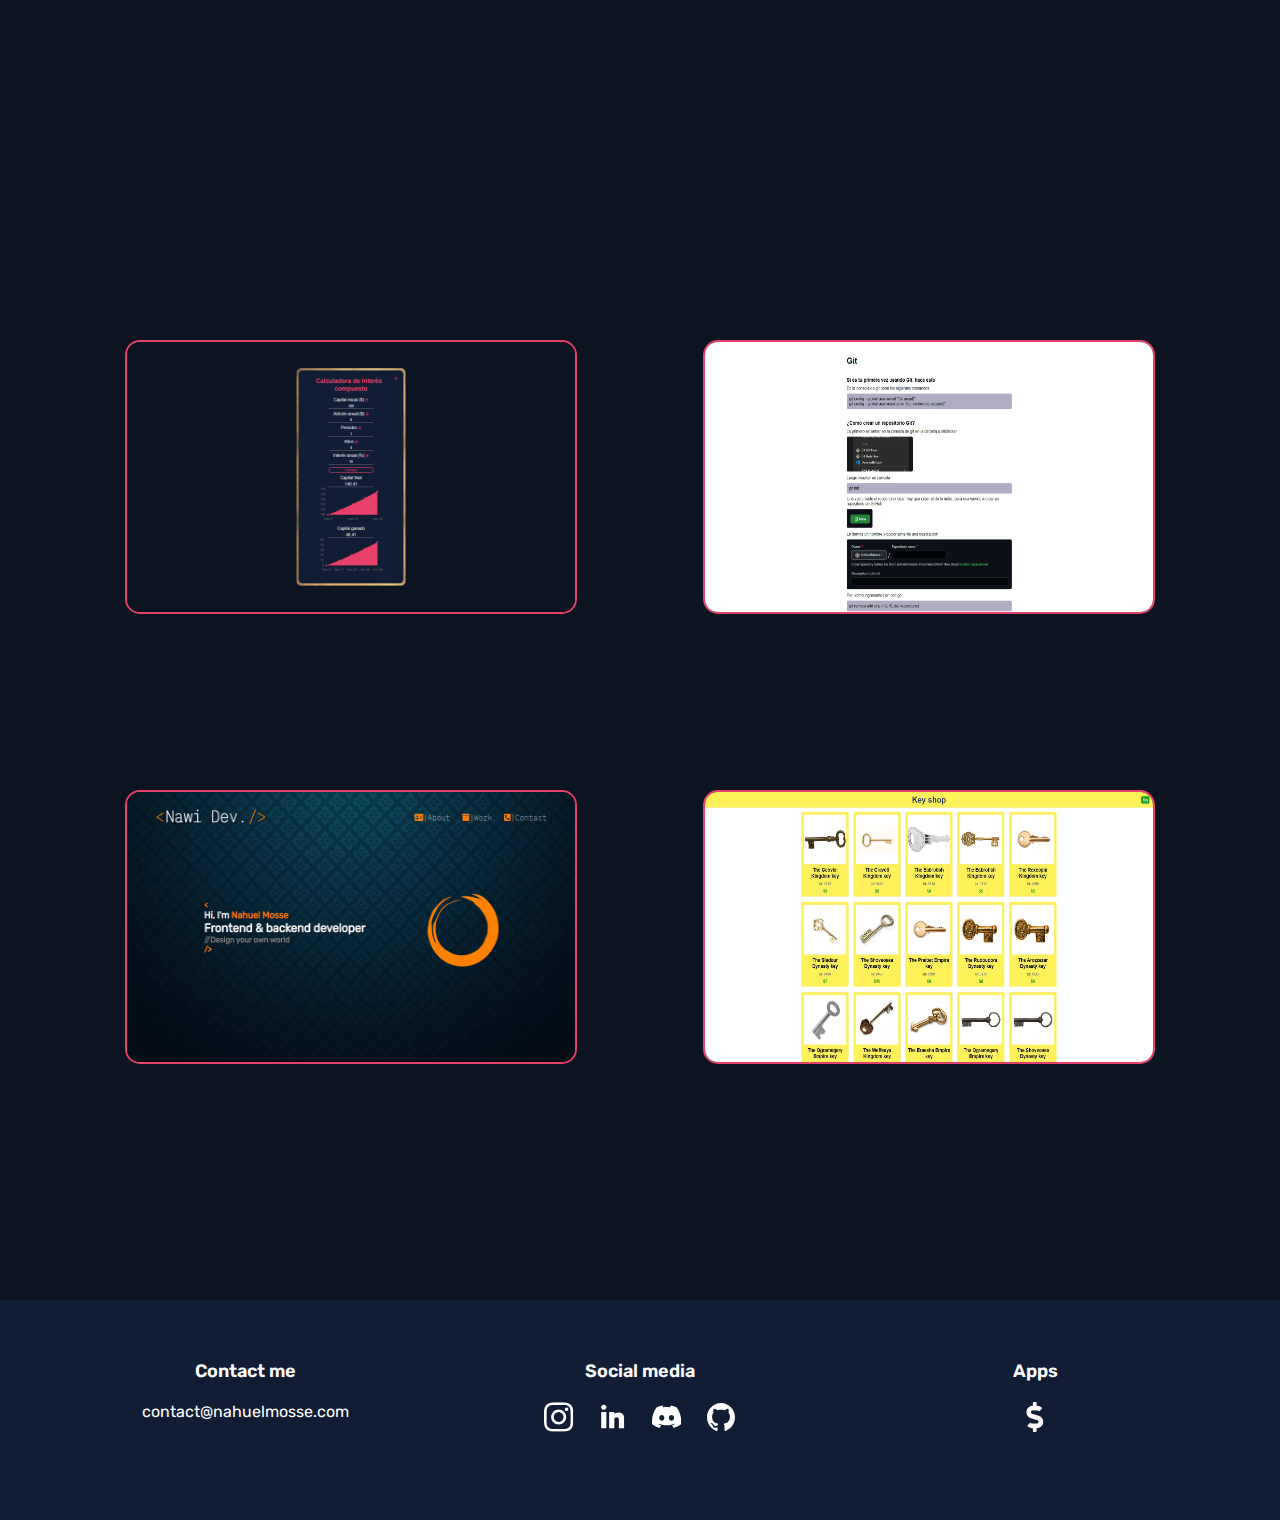
==== commit 053e3c53: "comentarios" ====
--- a/index.html
+++ b/index.html
@@ -47,6 +47,7 @@
                 <li>
                     <b><a class="nav-item" href="#contact">Contact</a></b>
                 </li>
+                <!--
                 <li id="settings">
                     <img class="nav-item" src="img/Settings.svg" alt="settings">
                     <ul>
@@ -60,6 +61,7 @@
                         </li>
                     </ul>
                 </li>
+                -->
             </ul>
             <div id="menu-dropdown" style="display: none;">
                 <ul>
@@ -118,9 +120,11 @@
                         <a title="GitHub" href="https://github.com/NahuelMosse" target="_blank">
                             <img src="img/GitHub.svg" alt="GitHub">
                         </a>
+                        <!--
                         <a title="download CV" href="" target="_blank">
                             <img src="img/CV.svg" alt="CV">
                         </a>
+                        -->
                     </section>
                 </article>
             </div>
@@ -178,10 +182,12 @@
                         <img src="img/Calculadora_de_interes_compuesto.png" alt="Compound interest calculator">
                     </a>
                 </section>
+                <!--
                 <section class="contact-card">
                     <h5>Curriculum</h5>
                     <button>Download CV</button>
                 </section>
+                -->
             </div>
         </footer>
     </main>
